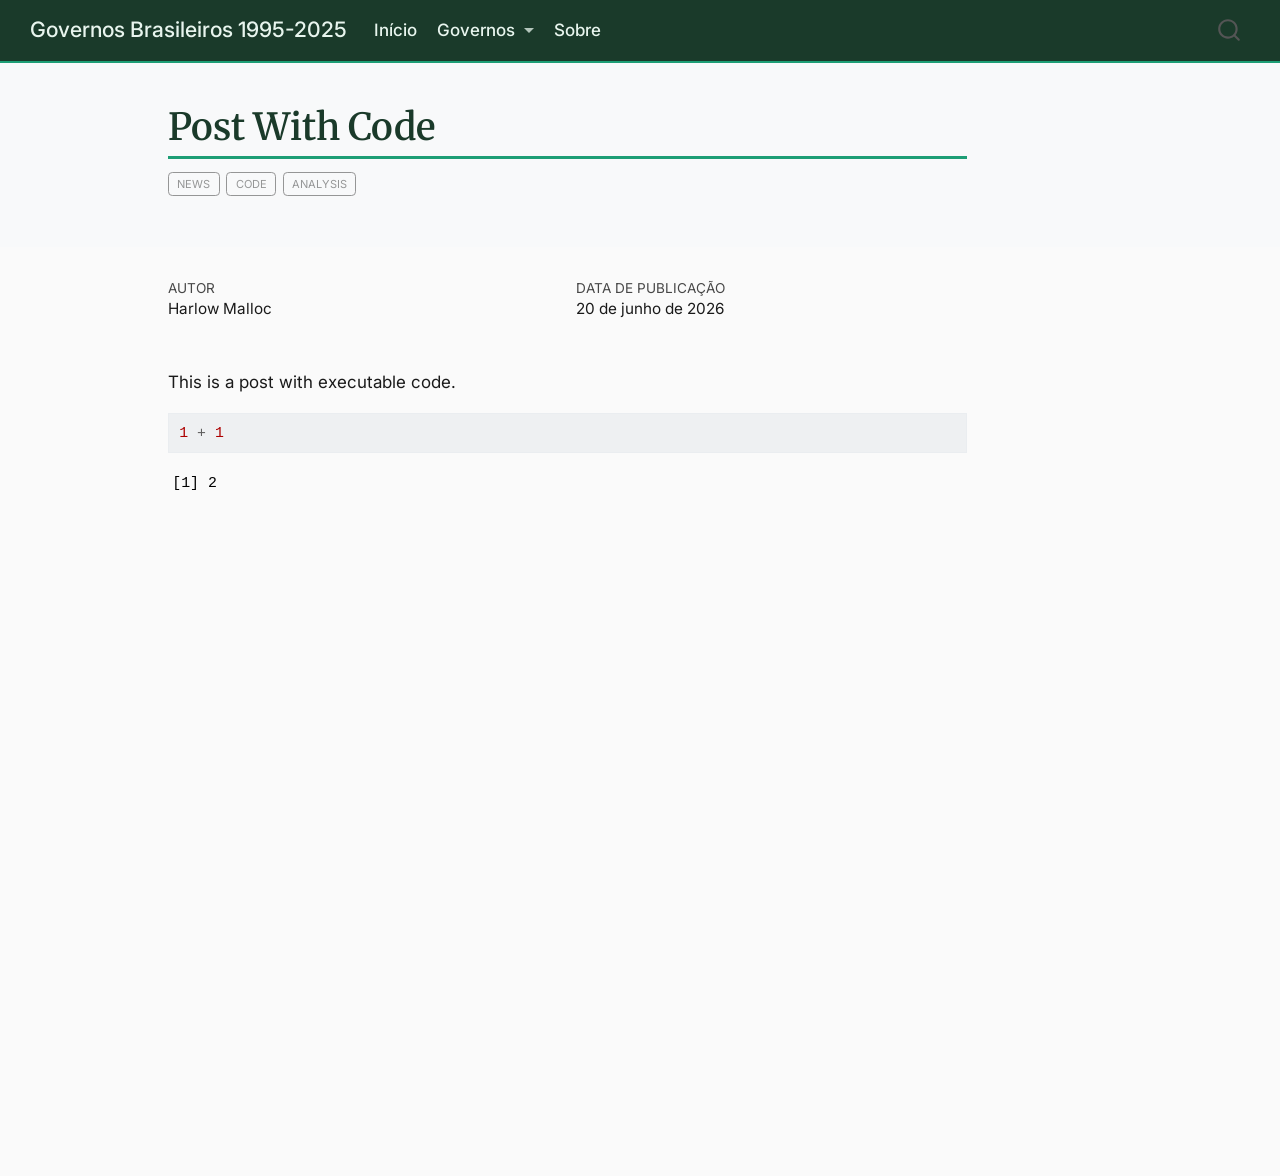
==== docs/posts/post-with-code/index.html @ 0fa6a107 "Faxina completa: atualizando gitignore e liberando a pasta docs" ====
<!DOCTYPE html>
<html xmlns="http://www.w3.org/1999/xhtml" lang="pt-BR" xml:lang="pt-BR"><head>

<meta charset="utf-8">
<meta name="generator" content="quarto-1.9.36">

<meta name="viewport" content="width=device-width, initial-scale=1.0, user-scalable=yes">

<meta name="author" content="Harlow Malloc">

<title>Post With Code – Governos Brasileiros 1995-2025</title>
<style>
/* Default styles provided by pandoc.
** See https://pandoc.org/MANUAL.html#variables-for-html for config info.
*/
code{white-space: pre-wrap;}
span.smallcaps{font-variant: small-caps;}
div.columns{display: flex; gap: min(4vw, 1.5em);}
div.column{flex: auto; overflow-x: auto;}
div.hanging-indent{margin-left: 1.5em; text-indent: -1.5em;}
ul.task-list{list-style: none;}
ul.task-list li input[type="checkbox"] {
  width: 0.8em;
  margin: 0 0.8em 0.2em -1em; /* quarto-specific, see https://github.com/quarto-dev/quarto-cli/issues/4556 */ 
  vertical-align: middle;
}
/* CSS for syntax highlighting */
html { -webkit-text-size-adjust: 100%; }
pre > code.sourceCode { white-space: pre; position: relative; }
pre > code.sourceCode > span { display: inline-block; line-height: 1.25; }
pre > code.sourceCode > span:empty { height: 1.2em; }
.sourceCode { overflow: visible; }
code.sourceCode > span { color: inherit; text-decoration: inherit; }
div.sourceCode { margin: 1em 0; }
pre.sourceCode { margin: 0; }
@media screen {
div.sourceCode { overflow: auto; }
}
@media print {
pre > code.sourceCode { white-space: pre-wrap; }
pre > code.sourceCode > span { text-indent: -5em; padding-left: 5em; }
}
pre.numberSource code
  { counter-reset: source-line 0; }
pre.numberSource code > span
  { position: relative; left: -4em; counter-increment: source-line; }
pre.numberSource code > span > a:first-child::before
  { content: counter(source-line);
    position: relative; left: -1em; text-align: right; vertical-align: baseline;
    border: none; display: inline-block;
    -webkit-touch-callout: none; -webkit-user-select: none;
    -khtml-user-select: none; -moz-user-select: none;
    -ms-user-select: none; user-select: none;
    padding: 0 4px; width: 4em;
  }
pre.numberSource { margin-left: 3em;  padding-left: 4px; }
div.sourceCode
  {   }
@media screen {
pre > code.sourceCode > span > a:first-child::before { text-decoration: underline; }
}
</style>


<script src="../../site_libs/quarto-nav/quarto-nav.js"></script>
<script src="../../site_libs/quarto-nav/headroom.min.js"></script>
<script src="../../site_libs/clipboard/clipboard.min.js"></script>
<script src="../../site_libs/quarto-search/autocomplete.umd.js"></script>
<script src="../../site_libs/quarto-search/fuse.min.js"></script>
<script src="../../site_libs/quarto-search/quarto-search.js"></script>
<meta name="quarto:offset" content="../../">
<script src="../../site_libs/quarto-html/quarto.js" type="module"></script>
<script src="../../site_libs/quarto-html/tabsets/tabsets.js" type="module"></script>
<script src="../../site_libs/quarto-html/popper.min.js"></script>
<script src="../../site_libs/quarto-html/tippy.umd.min.js"></script>
<script src="../../site_libs/quarto-html/anchor.min.js"></script>
<link href="../../site_libs/quarto-html/tippy.css" rel="stylesheet">
<link href="../../site_libs/quarto-html/quarto-syntax-highlighting-845c23b38eaddc0f92fda52bfe77a8c8.css" rel="stylesheet" id="quarto-text-highlighting-styles">
<script src="../../site_libs/bootstrap/bootstrap.min.js"></script>
<link href="../../site_libs/bootstrap/bootstrap-icons.css" rel="stylesheet">
<link href="../../site_libs/bootstrap/bootstrap-a0f9fd0d421825b736dc1bbcbcba2219.min.css" rel="stylesheet" append-hash="true" id="quarto-bootstrap" data-mode="light">
<script id="quarto-search-options" type="application/json">{
  "location": "navbar",
  "copy-button": false,
  "collapse-after": 3,
  "panel-placement": "end",
  "type": "overlay",
  "limit": 50,
  "keyboard-shortcut": [
    "f",
    "/",
    "s"
  ],
  "show-item-context": false,
  "language": {
    "search-no-results-text": "Nenhum resultado",
    "search-matching-documents-text": "documentos correspondentes",
    "search-copy-link-title": "Copiar link para a busca",
    "search-hide-matches-text": "Esconder correspondências adicionais",
    "search-more-match-text": "mais correspondência neste documento",
    "search-more-matches-text": "mais correspondências neste documento",
    "search-clear-button-title": "Limpar",
    "search-text-placeholder": "",
    "search-detached-cancel-button-title": "Cancelar",
    "search-submit-button-title": "Enviar",
    "search-label": "Procurar"
  }
}</script>


<link rel="stylesheet" href="../../styles.css">
</head>

<body class="nav-fixed quarto-light">

<div id="quarto-search-results"></div>
  <header id="quarto-header" class="headroom fixed-top quarto-banner">
    <nav class="navbar navbar-expand-lg " data-bs-theme="dark">
      <div class="navbar-container container-fluid">
      <div class="navbar-brand-container mx-auto">
    <a class="navbar-brand" href="../../index.html">
    <span class="navbar-title">Governos Brasileiros 1995-2025</span>
    </a>
  </div>
            <div id="quarto-search" class="" title="Procurar"></div>
          <button class="navbar-toggler" type="button" data-bs-toggle="collapse" data-bs-target="#navbarCollapse" aria-controls="navbarCollapse" role="menu" aria-expanded="false" aria-label="Alternar de navegação" onclick="if (window.quartoToggleHeadroom) { window.quartoToggleHeadroom(); }">
  <span class="navbar-toggler-icon"></span>
</button>
          <div class="collapse navbar-collapse" id="navbarCollapse">
            <ul class="navbar-nav navbar-nav-scroll me-auto">
  <li class="nav-item">
    <a class="nav-link" href="../../index.html"> 
<span class="menu-text">Início</span></a>
  </li>  
  <li class="nav-item dropdown ">
    <a class="nav-link dropdown-toggle" href="#" id="nav-menu-governos" role="link" data-bs-toggle="dropdown" aria-expanded="false">
 <span class="menu-text">Governos</span>
    </a>
    <ul class="dropdown-menu" aria-labelledby="nav-menu-governos">    
        <li>
    <a class="dropdown-item" href="../../fernando_hc.html">
 <span class="dropdown-text">Fernando H. Cardoso (1995-2003)</span></a>
  </li>  
        <li>
    <a class="dropdown-item" href="../../lula_i_ii.html">
 <span class="dropdown-text">Lula I (2003-2011)</span></a>
  </li>  
        <li>
    <a class="dropdown-item" href="../../dilma.html">
 <span class="dropdown-text">Dilma Rousseff (2011 - 12/05/2016)</span></a>
  </li>  
        <li>
    <a class="dropdown-item" href="../../temer.html">
 <span class="dropdown-text">Michel Temer (12/05/2016 - 2019)</span></a>
  </li>  
        <li>
    <a class="dropdown-item" href="../../bolsonaro.html">
 <span class="dropdown-text">Jair M. Bolsonaro (2019-2023)</span></a>
  </li>  
        <li>
    <a class="dropdown-item" href="../../lula_iii.html">
 <span class="dropdown-text">Lula II (2023- atual)</span></a>
  </li>  
    </ul>
  </li>
  <li class="nav-item">
    <a class="nav-link" href="../../about.html"> 
<span class="menu-text">Sobre</span></a>
  </li>  
</ul>
          </div> <!-- /navcollapse -->
            <div class="quarto-navbar-tools">
</div>
      </div> <!-- /container-fluid -->
    </nav>
</header>
<!-- content -->
<header id="title-block-header" class="quarto-title-block default page-columns page-full">
  <div class="quarto-title-banner page-columns page-full">
    <div class="quarto-title column-body">
      <h1 class="title">Post With Code</h1>
                                <div class="quarto-categories">
                <div class="quarto-category">news</div>
                <div class="quarto-category">code</div>
                <div class="quarto-category">analysis</div>
              </div>
                  </div>
  </div>
    
  
  <div class="quarto-title-meta">

      <div>
      <div class="quarto-title-meta-heading">Autor</div>
      <div class="quarto-title-meta-contents">
               <p>Harlow Malloc </p>
            </div>
    </div>
      
      <div>
      <div class="quarto-title-meta-heading">Data de Publicação</div>
      <div class="quarto-title-meta-contents">
        <p class="date">20 de junho de 2026</p>
      </div>
    </div>
    
      
    </div>
    
  
  </header><div id="quarto-content" class="quarto-container page-columns page-rows-contents page-layout-article page-navbar">
<!-- sidebar -->
<!-- margin-sidebar -->
    <div id="quarto-margin-sidebar" class="sidebar margin-sidebar zindex-bottom">
        
    </div>
<!-- main -->
<main class="content quarto-banner-title-block" id="quarto-document-content">





<p>This is a post with executable code.</p>
<div class="cell">
<div class="code-copy-outer-scaffold"><div class="sourceCode cell-code" id="cb1"><pre class="sourceCode r code-with-copy"><code class="sourceCode r"><span id="cb1-1"><a href="#cb1-1" aria-hidden="true" tabindex="-1"></a><span class="dv">1</span> <span class="sc">+</span> <span class="dv">1</span></span></code></pre></div><button title="Copiar para a área de transferência" class="code-copy-button"><i class="bi"></i></button></div>
<div class="cell-output cell-output-stdout">
<pre><code>[1] 2</code></pre>
</div>
</div>



</main> <!-- /main -->
<script id="quarto-html-after-body" type="application/javascript">
  window.document.addEventListener("DOMContentLoaded", function (event) {
    const icon = "";
    const anchorJS = new window.AnchorJS();
    anchorJS.options = {
      placement: 'right',
      icon: icon
    };
    anchorJS.add('.anchored');
    const isCodeAnnotation = (el) => {
      for (const clz of el.classList) {
        if (clz.startsWith('code-annotation-')) {                     
          return true;
        }
      }
      return false;
    }
    const onCopySuccess = function(e) {
      // button target
      const button = e.trigger;
      // don't keep focus
      button.blur();
      // flash "checked"
      button.classList.add('code-copy-button-checked');
      var currentTitle = button.getAttribute("title");
      button.setAttribute("title", "Copiada");
      let tooltip;
      if (window.bootstrap) {
        button.setAttribute("data-bs-toggle", "tooltip");
        button.setAttribute("data-bs-placement", "left");
        button.setAttribute("data-bs-title", "Copiada");
        tooltip = new bootstrap.Tooltip(button, 
          { trigger: "manual", 
            customClass: "code-copy-button-tooltip",
            offset: [0, -8]});
        tooltip.show();    
      }
      setTimeout(function() {
        if (tooltip) {
          tooltip.hide();
          button.removeAttribute("data-bs-title");
          button.removeAttribute("data-bs-toggle");
          button.removeAttribute("data-bs-placement");
        }
        button.setAttribute("title", currentTitle);
        button.classList.remove('code-copy-button-checked');
      }, 1000);
      // clear code selection
      e.clearSelection();
    }
    const getTextToCopy = function(trigger) {
      const outerScaffold = trigger.parentElement.cloneNode(true);
      const codeEl = outerScaffold.querySelector('code');
      for (const childEl of codeEl.children) {
        if (isCodeAnnotation(childEl)) {
          childEl.remove();
        }
      }
      return codeEl.innerText;
    }
    const clipboard = new window.ClipboardJS('.code-copy-button:not([data-in-quarto-modal])', {
      text: getTextToCopy
    });
    clipboard.on('success', onCopySuccess);
    if (window.document.getElementById('quarto-embedded-source-code-modal')) {
      const clipboardModal = new window.ClipboardJS('.code-copy-button[data-in-quarto-modal]', {
        text: getTextToCopy,
        container: window.document.getElementById('quarto-embedded-source-code-modal')
      });
      clipboardModal.on('success', onCopySuccess);
    }
      var localhostRegex = new RegExp(/^(?:http|https):\/\/localhost\:?[0-9]*\//);
      var mailtoRegex = new RegExp(/^mailto:/);
        var filterRegex = new RegExp("https:\/\/fran-ufpi\.github\.io\/governosbrasil\/");
      var isInternal = (href) => {
          return filterRegex.test(href) || localhostRegex.test(href) || mailtoRegex.test(href);
      }
      // Inspect non-navigation links and adorn them if external
     var links = window.document.querySelectorAll('a[href]:not(.nav-link):not(.navbar-brand):not(.toc-action):not(.sidebar-link):not(.sidebar-item-toggle):not(.pagination-link):not(.no-external):not([aria-hidden]):not(.dropdown-item):not(.quarto-navigation-tool):not(.about-link)');
      for (var i=0; i<links.length; i++) {
        const link = links[i];
        if (!isInternal(link.href)) {
          // undo the damage that might have been done by quarto-nav.js in the case of
          // links that we want to consider external
          if (link.dataset.originalHref !== undefined) {
            link.href = link.dataset.originalHref;
          }
        }
      }
    function tippyHover(el, contentFn, onTriggerFn, onUntriggerFn) {
      const config = {
        allowHTML: true,
        maxWidth: 500,
        delay: 100,
        arrow: false,
        appendTo: function(el) {
            return el.parentElement;
        },
        interactive: true,
        interactiveBorder: 10,
        theme: 'quarto',
        placement: 'bottom-start',
      };
      if (contentFn) {
        config.content = contentFn;
      }
      if (onTriggerFn) {
        config.onTrigger = onTriggerFn;
      }
      if (onUntriggerFn) {
        config.onUntrigger = onUntriggerFn;
      }
      window.tippy(el, config); 
    }
    const noterefs = window.document.querySelectorAll('a[role="doc-noteref"]');
    for (var i=0; i<noterefs.length; i++) {
      const ref = noterefs[i];
      tippyHover(ref, function() {
        // use id or data attribute instead here
        let href = ref.getAttribute('data-footnote-href') || ref.getAttribute('href');
        try { href = new URL(href).hash; } catch {}
        const id = href.replace(/^#\/?/, "");
        const note = window.document.getElementById(id);
        if (note) {
          return note.innerHTML;
        } else {
          return "";
        }
      });
    }
    const xrefs = window.document.querySelectorAll('a.quarto-xref');
    const processXRef = (id, note) => {
      // Strip column container classes
      const stripColumnClz = (el) => {
        el.classList.remove("page-full", "page-columns");
        if (el.children) {
          for (const child of el.children) {
            stripColumnClz(child);
          }
        }
      }
      stripColumnClz(note)
      if (id === null || id.startsWith('sec-')) {
        // Special case sections, only their first couple elements
        const container = document.createElement("div");
        if (note.children && note.children.length > 2) {
          container.appendChild(note.children[0].cloneNode(true));
          for (let i = 1; i < note.children.length; i++) {
            const child = note.children[i];
            if (child.tagName === "P" && child.innerText === "") {
              continue;
            } else {
              container.appendChild(child.cloneNode(true));
              break;
            }
          }
          if (window.Quarto?.typesetMath) {
            window.Quarto.typesetMath(container);
          }
          return container.innerHTML
        } else {
          if (window.Quarto?.typesetMath) {
            window.Quarto.typesetMath(note);
          }
          return note.innerHTML;
        }
      } else {
        // Remove any anchor links if they are present
        const anchorLink = note.querySelector('a.anchorjs-link');
        if (anchorLink) {
          anchorLink.remove();
        }
        if (window.Quarto?.typesetMath) {
          window.Quarto.typesetMath(note);
        }
        if (note.classList.contains("callout")) {
          return note.outerHTML;
        } else {
          return note.innerHTML;
        }
      }
    }
    for (var i=0; i<xrefs.length; i++) {
      const xref = xrefs[i];
      tippyHover(xref, undefined, function(instance) {
        instance.disable();
        let url = xref.getAttribute('href');
        let hash = undefined; 
        if (url.startsWith('#')) {
          hash = url;
        } else {
          try { hash = new URL(url).hash; } catch {}
        }
        if (hash) {
          const id = hash.replace(/^#\/?/, "");
          const note = window.document.getElementById(id);
          if (note !== null) {
            try {
              const html = processXRef(id, note.cloneNode(true));
              instance.setContent(html);
            } finally {
              instance.enable();
              instance.show();
            }
          } else {
            // See if we can fetch this
            fetch(url.split('#')[0])
            .then(res => res.text())
            .then(html => {
              const parser = new DOMParser();
              const htmlDoc = parser.parseFromString(html, "text/html");
              const note = htmlDoc.getElementById(id);
              if (note !== null) {
                const html = processXRef(id, note);
                instance.setContent(html);
              } 
            }).finally(() => {
              instance.enable();
              instance.show();
            });
          }
        } else {
          // See if we can fetch a full url (with no hash to target)
          // This is a special case and we should probably do some content thinning / targeting
          fetch(url)
          .then(res => res.text())
          .then(html => {
            const parser = new DOMParser();
            const htmlDoc = parser.parseFromString(html, "text/html");
            const note = htmlDoc.querySelector('main.content');
            if (note !== null) {
              // This should only happen for chapter cross references
              // (since there is no id in the URL)
              // remove the first header
              if (note.children.length > 0 && note.children[0].tagName === "HEADER") {
                note.children[0].remove();
              }
              const html = processXRef(null, note);
              instance.setContent(html);
            } 
          }).finally(() => {
            instance.enable();
            instance.show();
          });
        }
      }, function(instance) {
      });
    }
        let selectedAnnoteEl;
        const selectorForAnnotation = ( cell, annotation) => {
          let cellAttr = 'data-code-cell="' + cell + '"';
          let lineAttr = 'data-code-annotation="' +  annotation + '"';
          const selector = 'span[' + cellAttr + '][' + lineAttr + ']';
          return selector;
        }
        const selectCodeLines = (annoteEl) => {
          const doc = window.document;
          const targetCell = annoteEl.getAttribute("data-target-cell");
          const targetAnnotation = annoteEl.getAttribute("data-target-annotation");
          const annoteSpan = window.document.querySelector(selectorForAnnotation(targetCell, targetAnnotation));
          const lines = annoteSpan.getAttribute("data-code-lines").split(",");
          const lineIds = lines.map((line) => {
            return targetCell + "-" + line;
          })
          let top = null;
          let height = null;
          let parent = null;
          if (lineIds.length > 0) {
              //compute the position of the single el (top and bottom and make a div)
              const el = window.document.getElementById(lineIds[0]);
              top = el.offsetTop;
              height = el.offsetHeight;
              parent = el.parentElement.parentElement;
            if (lineIds.length > 1) {
              const lastEl = window.document.getElementById(lineIds[lineIds.length - 1]);
              const bottom = lastEl.offsetTop + lastEl.offsetHeight;
              height = bottom - top;
            }
            if (top !== null && height !== null && parent !== null) {
              // cook up a div (if necessary) and position it 
              let div = window.document.getElementById("code-annotation-line-highlight");
              if (div === null) {
                div = window.document.createElement("div");
                div.setAttribute("id", "code-annotation-line-highlight");
                div.style.position = 'absolute';
                parent.appendChild(div);
              }
              div.style.top = top - 2 + "px";
              div.style.height = height + 4 + "px";
              div.style.left = 0;
              let gutterDiv = window.document.getElementById("code-annotation-line-highlight-gutter");
              if (gutterDiv === null) {
                gutterDiv = window.document.createElement("div");
                gutterDiv.setAttribute("id", "code-annotation-line-highlight-gutter");
                gutterDiv.style.position = 'absolute';
                const codeCell = window.document.getElementById(targetCell);
                const gutter = codeCell.querySelector('.code-annotation-gutter');
                gutter.appendChild(gutterDiv);
              }
              gutterDiv.style.top = top - 2 + "px";
              gutterDiv.style.height = height + 4 + "px";
            }
            selectedAnnoteEl = annoteEl;
          }
        };
        const unselectCodeLines = () => {
          const elementsIds = ["code-annotation-line-highlight", "code-annotation-line-highlight-gutter"];
          elementsIds.forEach((elId) => {
            const div = window.document.getElementById(elId);
            if (div) {
              div.remove();
            }
          });
          selectedAnnoteEl = undefined;
        };
          // Handle positioning of the toggle
      window.addEventListener(
        "resize",
        throttle(() => {
          elRect = undefined;
          if (selectedAnnoteEl) {
            selectCodeLines(selectedAnnoteEl);
          }
        }, 10)
      );
      function throttle(fn, ms) {
      let throttle = false;
      let timer;
        return (...args) => {
          if(!throttle) { // first call gets through
              fn.apply(this, args);
              throttle = true;
          } else { // all the others get throttled
              if(timer) clearTimeout(timer); // cancel #2
              timer = setTimeout(() => {
                fn.apply(this, args);
                timer = throttle = false;
              }, ms);
          }
        };
      }
        // Attach click handler to the DT
        const annoteDls = window.document.querySelectorAll('dt[data-target-cell]');
        for (const annoteDlNode of annoteDls) {
          annoteDlNode.addEventListener('click', (event) => {
            const clickedEl = event.target;
            if (clickedEl !== selectedAnnoteEl) {
              unselectCodeLines();
              const activeEl = window.document.querySelector('dt[data-target-cell].code-annotation-active');
              if (activeEl) {
                activeEl.classList.remove('code-annotation-active');
              }
              selectCodeLines(clickedEl);
              clickedEl.classList.add('code-annotation-active');
            } else {
              // Unselect the line
              unselectCodeLines();
              clickedEl.classList.remove('code-annotation-active');
            }
          });
        }
    const findCites = (el) => {
      const parentEl = el.parentElement;
      if (parentEl) {
        const cites = parentEl.dataset.cites;
        if (cites) {
          return {
            el,
            cites: cites.split(' ')
          };
        } else {
          return findCites(el.parentElement)
        }
      } else {
        return undefined;
      }
    };
    var bibliorefs = window.document.querySelectorAll('a[role="doc-biblioref"]');
    for (var i=0; i<bibliorefs.length; i++) {
      const ref = bibliorefs[i];
      const citeInfo = findCites(ref);
      if (citeInfo) {
        tippyHover(citeInfo.el, function() {
          var popup = window.document.createElement('div');
          citeInfo.cites.forEach(function(cite) {
            var citeDiv = window.document.createElement('div');
            citeDiv.classList.add('hanging-indent');
            citeDiv.classList.add('csl-entry');
            var biblioDiv = window.document.getElementById('ref-' + cite);
            if (biblioDiv) {
              citeDiv.innerHTML = biblioDiv.innerHTML;
            }
            popup.appendChild(citeDiv);
          });
          return popup.innerHTML;
        });
      }
    }
  });
  </script>
</div> <!-- /content -->




</body></html>
---- docs/site_libs/quarto-html/tippy.css ----
.tippy-box[data-animation=fade][data-state=hidden]{opacity:0}[data-tippy-root]{max-width:calc(100vw - 10px)}.tippy-box{position:relative;background-color:#333;color:#fff;border-radius:4px;font-size:14px;line-height:1.4;white-space:normal;outline:0;transition-property:transform,visibility,opacity}.tippy-box[data-placement^=top]>.tippy-arrow{bottom:0}.tippy-box[data-placement^=top]>.tippy-arrow:before{bottom:-7px;left:0;border-width:8px 8px 0;border-top-color:initial;transform-origin:center top}.tippy-box[data-placement^=bottom]>.tippy-arrow{top:0}.tippy-box[data-placement^=bottom]>.tippy-arrow:before{top:-7px;left:0;border-width:0 8px 8px;border-bottom-color:initial;transform-origin:center bottom}.tippy-box[data-placement^=left]>.tippy-arrow{right:0}.tippy-box[data-placement^=left]>.tippy-arrow:before{border-width:8px 0 8px 8px;border-left-color:initial;right:-7px;transform-origin:center left}.tippy-box[data-placement^=right]>.tippy-arrow{left:0}.tippy-box[data-placement^=right]>.tippy-arrow:before{left:-7px;border-width:8px 8px 8px 0;border-right-color:initial;transform-origin:center right}.tippy-box[data-inertia][data-state=visible]{transition-timing-function:cubic-bezier(.54,1.5,.38,1.11)}.tippy-arrow{width:16px;height:16px;color:#333}.tippy-arrow:before{content:"";position:absolute;border-color:transparent;border-style:solid}.tippy-content{position:relative;padding:5px 9px;z-index:1}
---- docs/site_libs/quarto-html/quarto-syntax-highlighting-845c23b38eaddc0f92fda52bfe77a8c8.css ----
/* quarto syntax highlight colors */
:root {
  --quarto-hl-ot-color: #003B4F;
  --quarto-hl-at-color: #657422;
  --quarto-hl-ss-color: #20794D;
  --quarto-hl-an-color: #5E5E5E;
  --quarto-hl-fu-color: #4758AB;
  --quarto-hl-st-color: #20794D;
  --quarto-hl-cf-color: #003B4F;
  --quarto-hl-op-color: #5E5E5E;
  --quarto-hl-er-color: #AD0000;
  --quarto-hl-bn-color: #AD0000;
  --quarto-hl-al-color: #AD0000;
  --quarto-hl-va-color: #111111;
  --quarto-hl-bu-color: inherit;
  --quarto-hl-ex-color: inherit;
  --quarto-hl-pp-color: #AD0000;
  --quarto-hl-in-color: #5E5E5E;
  --quarto-hl-vs-color: #20794D;
  --quarto-hl-wa-color: #5E5E5E;
  --quarto-hl-do-color: #5E5E5E;
  --quarto-hl-im-color: #00769E;
  --quarto-hl-ch-color: #20794D;
  --quarto-hl-dt-color: #AD0000;
  --quarto-hl-fl-color: #AD0000;
  --quarto-hl-co-color: #5E5E5E;
  --quarto-hl-cv-color: #5E5E5E;
  --quarto-hl-cn-color: #8f5902;
  --quarto-hl-sc-color: #5E5E5E;
  --quarto-hl-dv-color: #AD0000;
  --quarto-hl-kw-color: #003B4F;
}

/* other quarto variables */
:root {
  --quarto-font-monospace: SFMono-Regular, Menlo, Monaco, Consolas, "Liberation Mono", "Courier New", monospace;
}

/* syntax highlight based on Pandoc's rules */
pre > code.sourceCode > span {
  color: #003B4F;
}

code.sourceCode > span {
  color: #003B4F;
}

div.sourceCode,
div.sourceCode pre.sourceCode {
  color: #003B4F;
}

/* Normal */
code span {
  color: #003B4F;
}

/* Alert */
code span.al {
  color: #AD0000;
  font-style: inherit;
}

/* Annotation */
code span.an {
  color: #5E5E5E;
  font-style: inherit;
}

/* Attribute */
code span.at {
  color: #657422;
  font-style: inherit;
}

/* BaseN */
code span.bn {
  color: #AD0000;
  font-style: inherit;
}

/* BuiltIn */
code span.bu {
  font-style: inherit;
}

/* ControlFlow */
code span.cf {
  color: #003B4F;
  font-weight: bold;
  font-style: inherit;
}

/* Char */
code span.ch {
  color: #20794D;
  font-style: inherit;
}

/* Constant */
code span.cn {
  color: #8f5902;
  font-style: inherit;
}

/* Comment */
code span.co {
  color: #5E5E5E;
  font-style: inherit;
}

/* CommentVar */
code span.cv {
  color: #5E5E5E;
  font-style: italic;
}

/* Documentation */
code span.do {
  color: #5E5E5E;
  font-style: italic;
}

/* DataType */
code span.dt {
  color: #AD0000;
  font-style: inherit;
}

/* DecVal */
code span.dv {
  color: #AD0000;
  font-style: inherit;
}

/* Error */
code span.er {
  color: #AD0000;
  font-style: inherit;
}

/* Extension */
code span.ex {
  font-style: inherit;
}

/* Float */
code span.fl {
  color: #AD0000;
  font-style: inherit;
}

/* Function */
code span.fu {
  color: #4758AB;
  font-style: inherit;
}

/* Import */
code span.im {
  color: #00769E;
  font-style: inherit;
}

/* Information */
code span.in {
  color: #5E5E5E;
  font-style: inherit;
}

/* Keyword */
code span.kw {
  color: #003B4F;
  font-weight: bold;
  font-style: inherit;
}

/* Operator */
code span.op {
  color: #5E5E5E;
  font-style: inherit;
}

/* Other */
code span.ot {
  color: #003B4F;
  font-style: inherit;
}

/* Preprocessor */
code span.pp {
  color: #AD0000;
  font-style: inherit;
}

/* SpecialChar */
code span.sc {
  color: #5E5E5E;
  font-style: inherit;
}

/* SpecialString */
code span.ss {
  color: #20794D;
  font-style: inherit;
}

/* String */
code span.st {
  color: #20794D;
  font-style: inherit;
}

/* Variable */
code span.va {
  color: #111111;
  font-style: inherit;
}

/* VerbatimString */
code span.vs {
  color: #20794D;
  font-style: inherit;
}

/* Warning */
code span.wa {
  color: #5E5E5E;
  font-style: italic;
}

.prevent-inlining {
  content: "</";
}

/*# sourceMappingURL=ac89f0bb514bba72461919f78549e31c.css.map */
---- docs/styles.css ----
/* css styles */
/* ── Fontes ── */
@import url('https://fonts.googleapis.com/css2?family=Merriweather:wght@400;700&family=Inter:wght@400;500;600&display=swap');

/* ── Variáveis ── */
:root {
  --verde-escuro: #1a3a2a;
  --verde-medio: #1D9E75;
  --verde-claro: #E1F5EE;
  --texto: #1a1a1a;
  --texto-suave: #555;
  --borda: #d0e8dc;
}

/* ── Base ── */
body {
  font-family: 'Inter', sans-serif;
  color: var(--texto);
  background-color: #fafafa;
}

h1, h2, h3, h4 {
  font-family: 'Merriweather', serif;
  color: var(--verde-escuro);
}

/* ── Navbar ── */
.navbar {
  background-color: var(--verde-escuro) !important;
  border-bottom: 2px solid var(--verde-medio);
}

.navbar-brand, .nav-link {
  color: #e8f5ee !important;
  font-family: 'Inter', sans-serif;
  font-weight: 500;
}

.nav-link:hover {
  color: var(--verde-medio) !important;
}

/* ── Hero (título da home) ── */
.quarto-title h1 {
  font-size: 2.2rem;
  color: var(--verde-escuro);
  border-bottom: 3px solid var(--verde-medio);
  padding-bottom: 0.4rem;
}

.quarto-title .subtitle {
  color: var(--texto-suave);
  font-size: 1.1rem;
}

/* ── Grid de governos ── */
.grid h3 {
  font-size: 1.1rem;
  color: var(--verde-escuro);
  border-left: 4px solid var(--verde-medio);
  padding-left: 10px;
  margin-bottom: 6px;
}

.grid strong {
  color: var(--verde-medio);
  font-size: 0.85rem;
}

.grid p {
  font-size: 0.9rem;
  color: var(--texto-suave);
}

.grid a {
  color: var(--verde-medio);
  font-weight: 500;
  text-decoration: none;
  font-size: 0.85rem;
}

.grid a:hover {
  text-decoration: underline;
}

/* ── Tabela ── */
table {
  width: 100%;
  border-collapse: collapse;
  font-size: 0.9rem;
}

thead tr {
  background-color: var(--verde-escuro);
  color: #e8f5ee;
}

tbody tr:nth-child(even) {
  background-color: var(--verde-claro);
}

td, th {
  padding: 8px 14px;
  border: 1px solid var(--borda);
}

/* ── Seções h2 ── */
h2 {
  margin-top: 2.5rem;
  padding-bottom: 6px;
  border-bottom: 2px solid var(--borda);
}

/* ── Rodapé ── */
.nav-footer {
  background-color: var(--verde-escuro);
  color: #9fcfb0;
  font-size: 0.85rem;
  padding: 1rem 0;
}
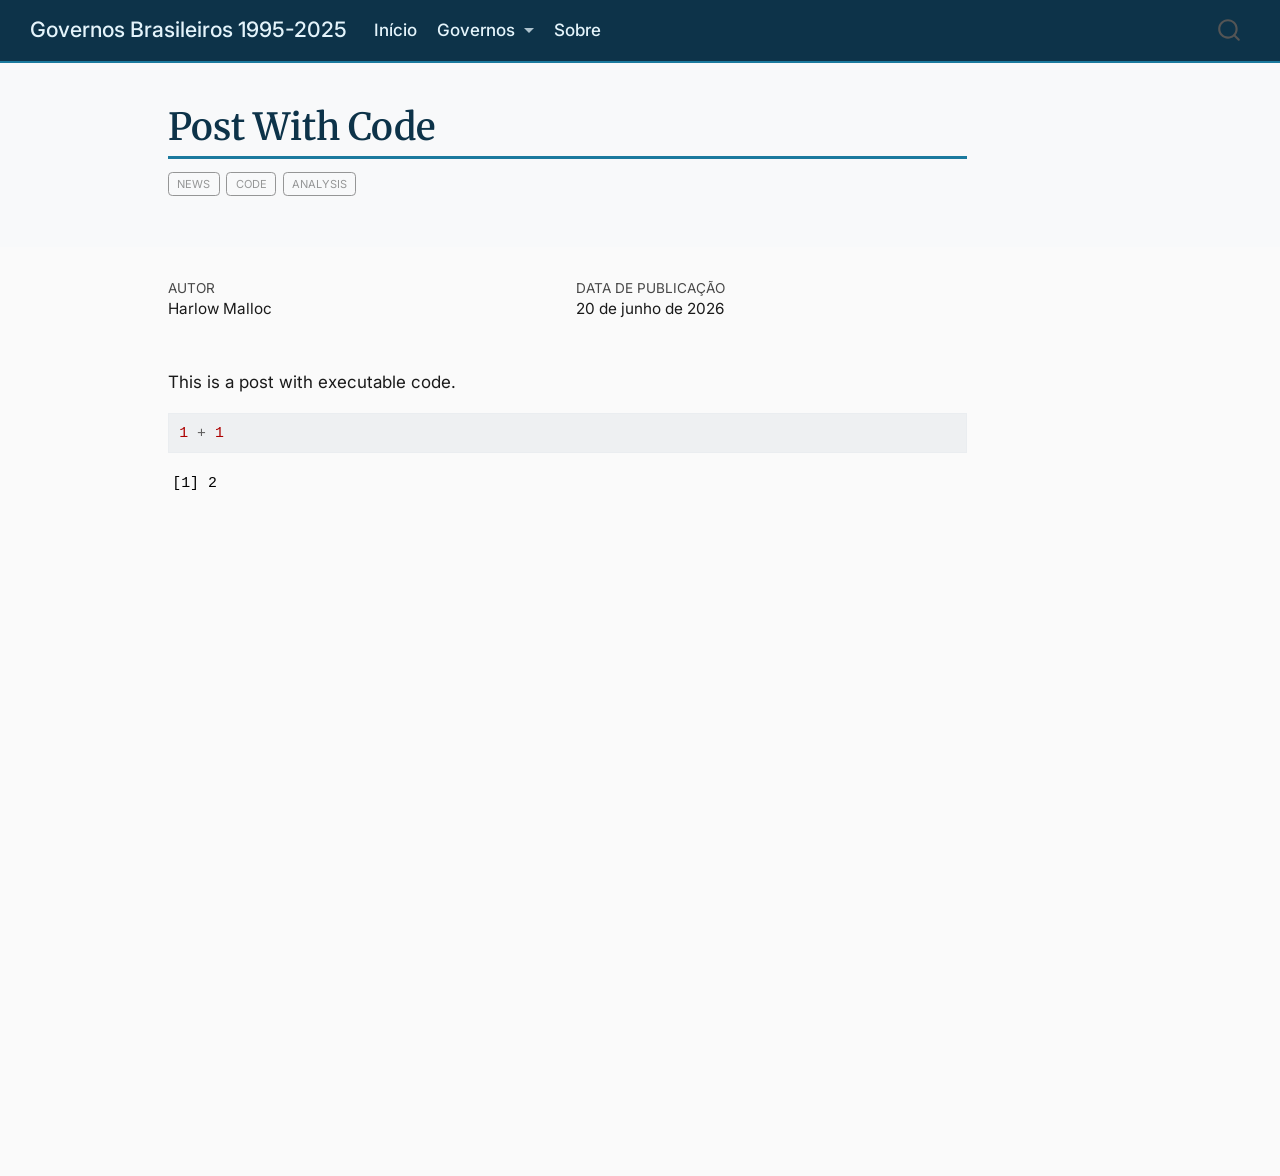
==== commit 0afc4d52: "Atualizações Finais" ====
--- a/docs/posts/post-with-code/index.html
+++ b/docs/posts/post-with-code/index.html
@@ -2,7 +2,7 @@
 <html xmlns="http://www.w3.org/1999/xhtml" lang="pt-BR" xml:lang="pt-BR"><head>
 
 <meta charset="utf-8">
-<meta name="generator" content="quarto-1.9.36">
+<meta name="generator" content="quarto-1.9.38">
 
 <meta name="viewport" content="width=device-width, initial-scale=1.0, user-scalable=yes">
 
@@ -75,7 +75,7 @@
 <script src="../../site_libs/quarto-html/tippy.umd.min.js"></script>
 <script src="../../site_libs/quarto-html/anchor.min.js"></script>
 <link href="../../site_libs/quarto-html/tippy.css" rel="stylesheet">
-<link href="../../site_libs/quarto-html/quarto-syntax-highlighting-845c23b38eaddc0f92fda52bfe77a8c8.css" rel="stylesheet" id="quarto-text-highlighting-styles">
+<link href="../../site_libs/quarto-html/quarto-syntax-highlighting-15634bcf2e68342d4ad2dfa704d543f6.css" rel="stylesheet" id="quarto-text-highlighting-styles">
 <script src="../../site_libs/bootstrap/bootstrap.min.js"></script>
 <link href="../../site_libs/bootstrap/bootstrap-icons.css" rel="stylesheet">
 <link href="../../site_libs/bootstrap/bootstrap-a0f9fd0d421825b736dc1bbcbcba2219.min.css" rel="stylesheet" append-hash="true" id="quarto-bootstrap" data-mode="light">
--- a/docs/site_libs/quarto-html/quarto-syntax-highlighting-15634bcf2e68342d4ad2dfa704d543f6.css
+++ b/docs/site_libs/quarto-html/quarto-syntax-highlighting-15634bcf2e68342d4ad2dfa704d543f6.css
@@ -0,0 +1,236 @@
+/* quarto syntax highlight colors */
+:root {
+  --quarto-hl-ot-color: #003B4F;
+  --quarto-hl-at-color: #657422;
+  --quarto-hl-ss-color: #20794D;
+  --quarto-hl-an-color: #5E5E5E;
+  --quarto-hl-fu-color: #4758AB;
+  --quarto-hl-st-color: #20794D;
+  --quarto-hl-cf-color: #003B4F;
+  --quarto-hl-op-color: #5E5E5E;
+  --quarto-hl-er-color: #AD0000;
+  --quarto-hl-bn-color: #AD0000;
+  --quarto-hl-al-color: #AD0000;
+  --quarto-hl-va-color: #111111;
+  --quarto-hl-bu-color: inherit;
+  --quarto-hl-ex-color: inherit;
+  --quarto-hl-pp-color: #AD0000;
+  --quarto-hl-in-color: #5E5E5E;
+  --quarto-hl-vs-color: #20794D;
+  --quarto-hl-wa-color: #5E5E5E;
+  --quarto-hl-do-color: #5E5E5E;
+  --quarto-hl-im-color: #00769E;
+  --quarto-hl-ch-color: #20794D;
+  --quarto-hl-dt-color: #AD0000;
+  --quarto-hl-fl-color: #AD0000;
+  --quarto-hl-co-color: #5E5E5E;
+  --quarto-hl-cv-color: #5E5E5E;
+  --quarto-hl-cn-color: #8f5902;
+  --quarto-hl-sc-color: #5E5E5E;
+  --quarto-hl-dv-color: #AD0000;
+  --quarto-hl-kw-color: #003B4F;
+}
+
+/* other quarto variables */
+:root {
+  --quarto-font-monospace: SFMono-Regular, Menlo, Monaco, Consolas, "Liberation Mono", "Courier New", monospace;
+}
+
+/* syntax highlight based on Pandoc's rules */
+pre > code.sourceCode > span {
+  color: #003B4F;
+}
+
+code.sourceCode > span {
+  color: #003B4F;
+}
+
+div.sourceCode,
+div.sourceCode pre.sourceCode {
+  color: #003B4F;
+}
+
+/* Normal */
+code span {
+  color: #003B4F;
+}
+
+/* Alert */
+code span.al {
+  color: #AD0000;
+  font-style: inherit;
+}
+
+/* Annotation */
+code span.an {
+  color: #5E5E5E;
+  font-style: inherit;
+}
+
+/* Attribute */
+code span.at {
+  color: #657422;
+  font-style: inherit;
+}
+
+/* BaseN */
+code span.bn {
+  color: #AD0000;
+  font-style: inherit;
+}
+
+/* BuiltIn */
+code span.bu {
+  font-style: inherit;
+}
+
+/* ControlFlow */
+code span.cf {
+  color: #003B4F;
+  font-weight: bold;
+  font-style: inherit;
+}
+
+/* Char */
+code span.ch {
+  color: #20794D;
+  font-style: inherit;
+}
+
+/* Constant */
+code span.cn {
+  color: #8f5902;
+  font-style: inherit;
+}
+
+/* Comment */
+code span.co {
+  color: #5E5E5E;
+  font-style: inherit;
+}
+
+/* CommentVar */
+code span.cv {
+  color: #5E5E5E;
+  font-style: italic;
+}
+
+/* Documentation */
+code span.do {
+  color: #5E5E5E;
+  font-style: italic;
+}
+
+/* DataType */
+code span.dt {
+  color: #AD0000;
+  font-style: inherit;
+}
+
+/* DecVal */
+code span.dv {
+  color: #AD0000;
+  font-style: inherit;
+}
+
+/* Error */
+code span.er {
+  color: #AD0000;
+  font-style: inherit;
+}
+
+/* Extension */
+code span.ex {
+  font-style: inherit;
+}
+
+/* Float */
+code span.fl {
+  color: #AD0000;
+  font-style: inherit;
+}
+
+/* Function */
+code span.fu {
+  color: #4758AB;
+  font-style: inherit;
+}
+
+/* Import */
+code span.im {
+  color: #00769E;
+  font-style: inherit;
+}
+
+/* Information */
+code span.in {
+  color: #5E5E5E;
+  font-style: inherit;
+}
+
+/* Keyword */
+code span.kw {
+  color: #003B4F;
+  font-weight: bold;
+  font-style: inherit;
+}
+
+/* Operator */
+code span.op {
+  color: #5E5E5E;
+  font-style: inherit;
+}
+
+/* Other */
+code span.ot {
+  color: #003B4F;
+  font-style: inherit;
+}
+
+/* Preprocessor */
+code span.pp {
+  color: #AD0000;
+  font-style: inherit;
+}
+
+/* SpecialChar */
+code span.sc {
+  color: #5E5E5E;
+  font-style: inherit;
+}
+
+/* SpecialString */
+code span.ss {
+  color: #20794D;
+  font-style: inherit;
+}
+
+/* String */
+code span.st {
+  color: #20794D;
+  font-style: inherit;
+}
+
+/* Variable */
+code span.va {
+  color: #111111;
+  font-style: inherit;
+}
+
+/* VerbatimString */
+code span.vs {
+  color: #20794D;
+  font-style: inherit;
+}
+
+/* Warning */
+code span.wa {
+  color: #5E5E5E;
+  font-style: italic;
+}
+
+.prevent-inlining {
+  content: "</";
+}
+
+/*# sourceMappingURL=f23921c56f73e400b49028c9186a1aa0.css.map */
--- a/docs/styles.css
+++ b/docs/styles.css
@@ -4,12 +4,12 @@
 
 /* ── Variáveis ── */
 :root {
-  --verde-escuro: #1a3a2a;
-  --verde-medio: #1D9E75;
-  --verde-claro: #E1F5EE;
+  --azul-escuro: #0d3349;
+  --azul-medio: #1b7a9e;
+  --azul-claro: #e4f4fb;
   --texto: #1a1a1a;
   --texto-suave: #555;
-  --borda: #d0e8dc;
+  --borda: #b8dff0;
 }
 
 /* ── Base ── */
@@ -21,30 +21,30 @@
 
 h1, h2, h3, h4 {
   font-family: 'Merriweather', serif;
-  color: var(--verde-escuro);
+  color: var(--azul-escuro);
 }
 
 /* ── Navbar ── */
 .navbar {
-  background-color: var(--verde-escuro) !important;
-  border-bottom: 2px solid var(--verde-medio);
+  background-color: var(--azul-escuro) !important;
+  border-bottom: 2px solid var(--azul-medio);
 }
 
 .navbar-brand, .nav-link {
-  color: #e8f5ee !important;
+  color: #e4f4fb !important;
   font-family: 'Inter', sans-serif;
   font-weight: 500;
 }
 
 .nav-link:hover {
-  color: var(--verde-medio) !important;
+  color: var(--azul-medio) !important;
 }
 
 /* ── Hero (título da home) ── */
 .quarto-title h1 {
   font-size: 2.2rem;
-  color: var(--verde-escuro);
-  border-bottom: 3px solid var(--verde-medio);
+  color: var(--azul-escuro);
+  border-bottom: 3px solid var(--azul-medio);
   padding-bottom: 0.4rem;
 }
 
@@ -54,16 +54,28 @@
 }
 
 /* ── Grid de governos ── */
+.grid > div {
+  background-color: #f0f9fd;
+  border-radius: 8px;
+  padding: 16px;
+  border: 1px solid var(--borda);
+  transition: box-shadow 0.2s;
+}
+
+.grid > div:hover {
+  box-shadow: 0 4px 12px rgba(27, 122, 158, 0.15);
+}
+
 .grid h3 {
   font-size: 1.1rem;
-  color: var(--verde-escuro);
-  border-left: 4px solid var(--verde-medio);
+  color: var(--azul-escuro);
+  border-left: 4px solid var(--azul-medio);
   padding-left: 10px;
   margin-bottom: 6px;
 }
 
 .grid strong {
-  color: var(--verde-medio);
+  color: var(--azul-medio);
   font-size: 0.85rem;
 }
 
@@ -73,7 +85,7 @@
 }
 
 .grid a {
-  color: var(--verde-medio);
+  color: var(--azul-medio);
   font-weight: 500;
   text-decoration: none;
   font-size: 0.85rem;
@@ -91,12 +103,16 @@
 }
 
 thead tr {
-  background-color: var(--verde-escuro);
-  color: #e8f5ee;
+  background-color: var(--azul-escuro);
+  color: #e4f4fb;
 }
 
 tbody tr:nth-child(even) {
-  background-color: var(--verde-claro);
+  background-color: var(--azul-claro);
+}
+
+tbody tr:hover {
+  background-color: #c2e8f5;
 }
 
 td, th {
@@ -113,8 +129,8 @@
 
 /* ── Rodapé ── */
 .nav-footer {
-  background-color: var(--verde-escuro);
-  color: #9fcfb0;
+  background-color: var(--azul-escuro);
+  color: #a8d8ec;
   font-size: 0.85rem;
   padding: 1rem 0;
-}+}
